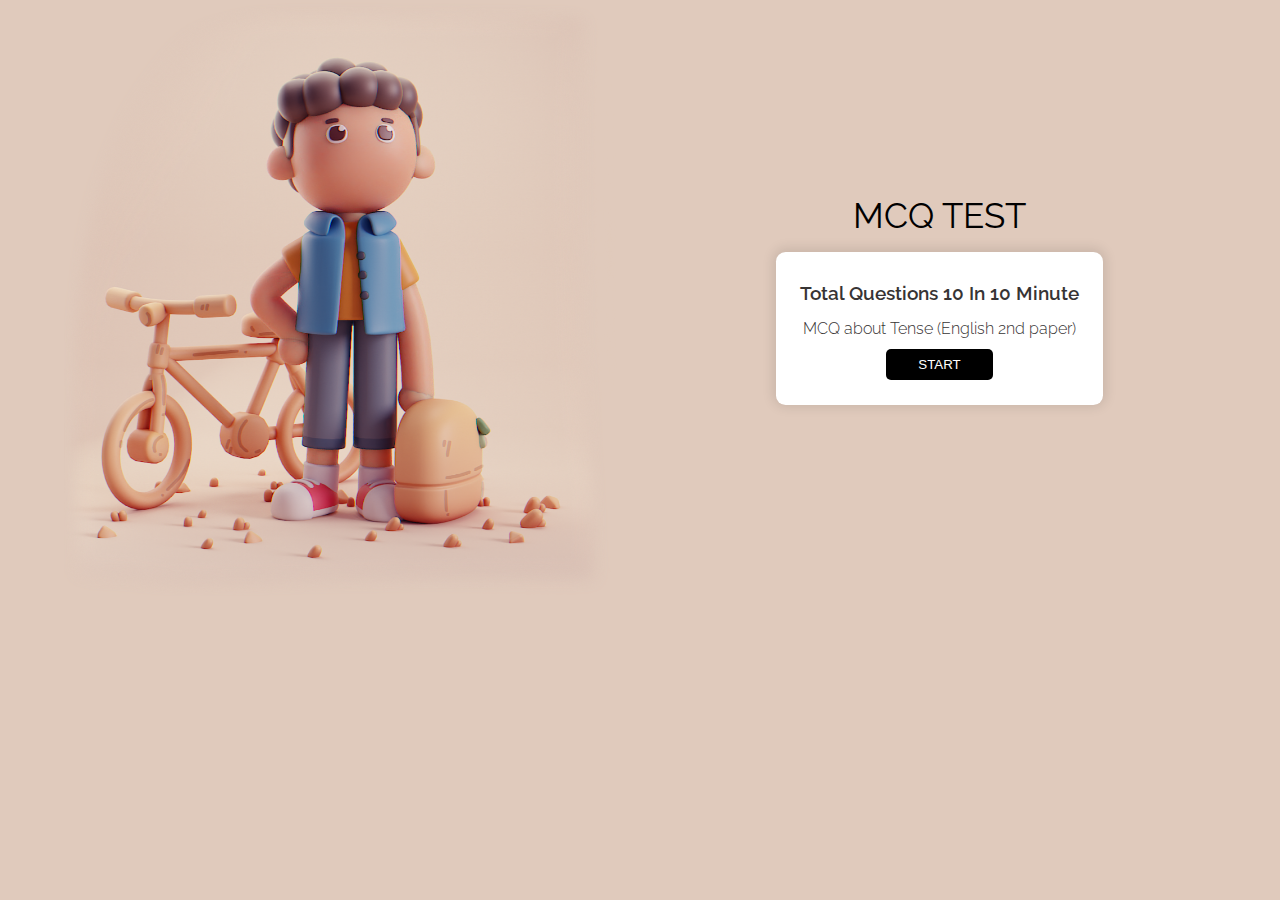
==== index.html @ 0d735870 "home page done" ====
<!DOCTYPE html>
<html lang="en">
<head>
  <meta charset="UTF-8">
  <meta http-equiv="X-UA-Compatible" content="IE=edge">
  <meta name="viewport" content="width=device-width, initial-scale=1.0">
  <!-- CSS FILE -->
  <link rel="stylesheet" href="./assets/css/styles.css">
  <link rel="stylesheet" href="./assets/css/home.css">
  <!-- FONT FAMILY -->
  <link rel="preconnect" href="https://fonts.googleapis.com">
  <link rel="preconnect" href="https://fonts.gstatic.com" crossorigin>
  <link href="https://fonts.googleapis.com/css2?family=Raleway:ital,wght@0,300;0,400;0,500;0,600;0,700;0,800;1,300;1,400;1,500;1,600;1,700;1,800&display=swap" rel="stylesheet">
  <title>HOME</title>
</head>
<body>
  <div class="home">
    <div class="container">
      <div class="row align-center">
        <div class="col-md--6">
          <img src="./assets/images/showcase.png" alt="">
        </div>
        <div class="col-md--6 center">
          <h2 class="title text-center">MCQ TEST</h2>
          <div class="card text-center">
            <h4 class="card-title text-secondary">Total Questions 10 In 10 Minute</h4>
            <p class="card-body text-secondary">MCQ about Tense (English 2nd paper)</p>
            <button class="btn">START</button>
          </div>
        </div>
      </div>
    </div>
  </div>
</body>
</html>
---- assets/css/styles.css ----
* {
	margin: 0;
	padding: 0;
	box-sizing: border-box;
}

body {
	font-family: "Raleway", sans-serif;
}

img {
	width: 100%;
}

.container {
	width: 90%;
	margin: 0 auto;
}

.row {
	display: flex;
	justify-content: space-between;
}

.col-md--6 {
	flex-basis: 48%;
}

.align-center {
	align-items: center;
	display: flex;
}

.text-secondary {
	color: #373434;
}

.text-center {
	text-align: center;
}

.center {
	text-align: -webkit-center;
}

/* BUTTON */
.btn {
	background: #000000;
	color: #ffffff;
	padding: 0.5rem 2rem;
	border-radius: 5px;
	border: 0;
	cursor: pointer;
}

.btn:hover {
	background: #1e1e1e;
}

/* RESPONSIVE DEVICE */
@media screen and (max-width: 980px) {
	.row {
		display: block;
	}

	.col-md--6 {
		width: 100%;
	}
}
---- assets/css/home.css ----
.home {
	background-color: #e0cabc;
	height: 100vh;
}

.title {
	font-size: 2.2rem;
	font-weight: 400;
	margin-bottom: 1rem;
}

.card {
	width: fit-content;
	background-color: #ffffff;
	border-radius: 0.6rem;
	padding: 1.5rem;
	line-height: 2.2rem;
	box-shadow: 0px -1px 12px 3px rgb(0 0 0 / 10%);
}

.card-title {
	font-size: 1.2rem;
	font-weight: 600;
}

.card-body {
	font-size: 1rem;
	font-weight: 300;
}
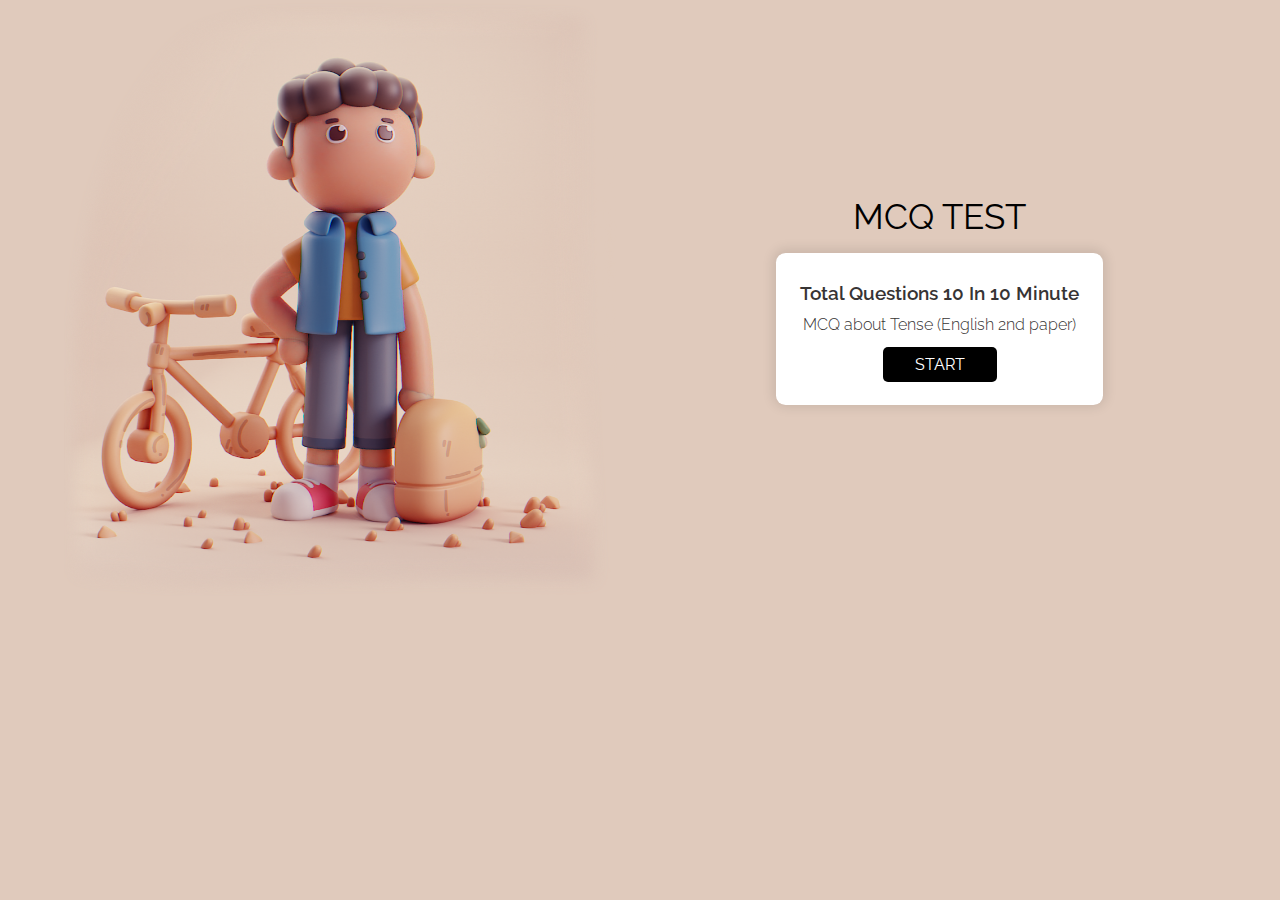
==== commit effcb54e: "home page desing improve" ====
--- a/index.html
+++ b/index.html
@@ -25,7 +25,7 @@
           <div class="card text-center">
             <h4 class="card-title text-secondary">Total Questions 10 In 10 Minute</h4>
             <p class="card-body text-secondary">MCQ about Tense (English 2nd paper)</p>
-            <button class="btn">START</button>
+            <a href="./pages/mcq.html" class="btn">START</a>
           </div>
         </div>
       </div>
--- a/assets/css/styles.css
+++ b/assets/css/styles.css
@@ -50,7 +50,7 @@
 	padding: 0.5rem 2rem;
 	border-radius: 5px;
 	border: 0;
-	cursor: pointer;
+	text-decoration: none;
 }
 
 .btn:hover {
--- a/assets/css/home.css
+++ b/assets/css/home.css
@@ -14,7 +14,7 @@
 	background-color: #ffffff;
 	border-radius: 0.6rem;
 	padding: 1.5rem;
-	line-height: 2.2rem;
+	line-height: 2rem;
 	box-shadow: 0px -1px 12px 3px rgb(0 0 0 / 10%);
 }
 
@@ -26,4 +26,5 @@
 .card-body {
 	font-size: 1rem;
 	font-weight: 300;
+	padding-bottom: 0.5rem;
 }
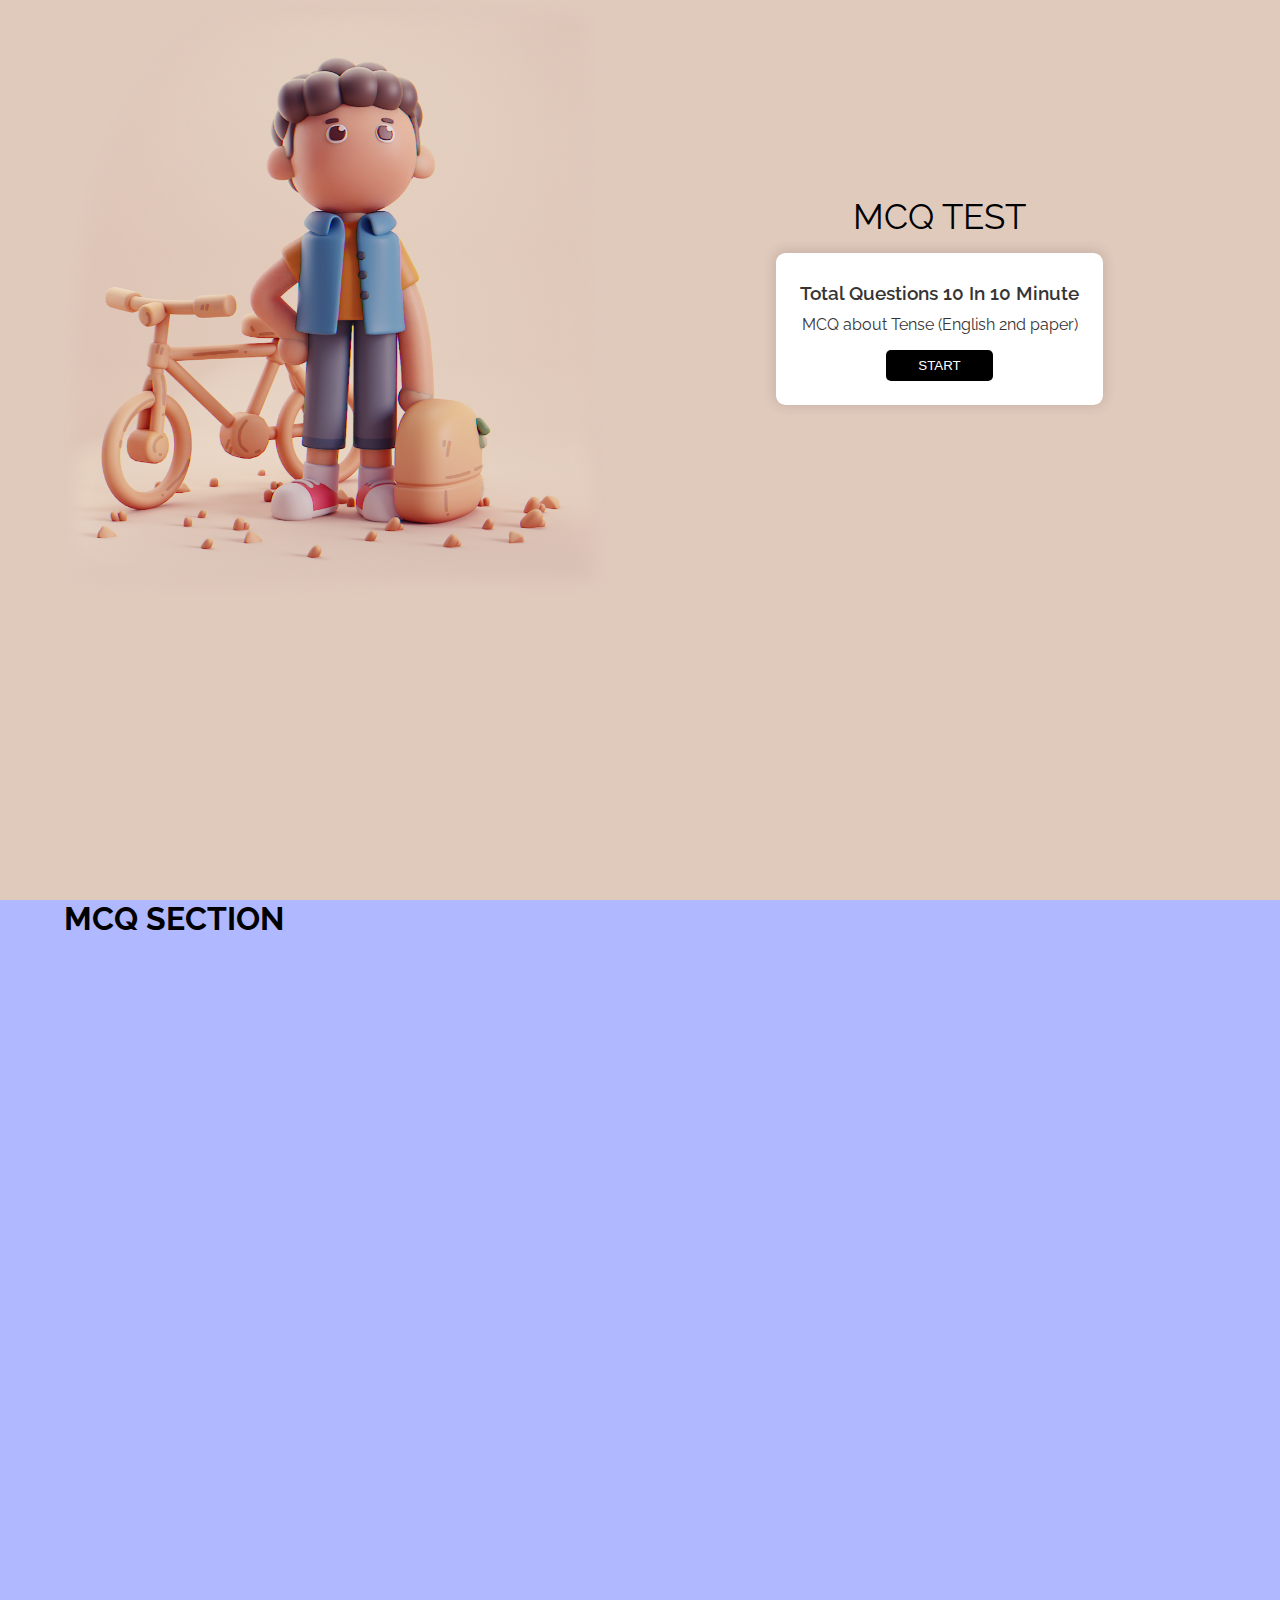
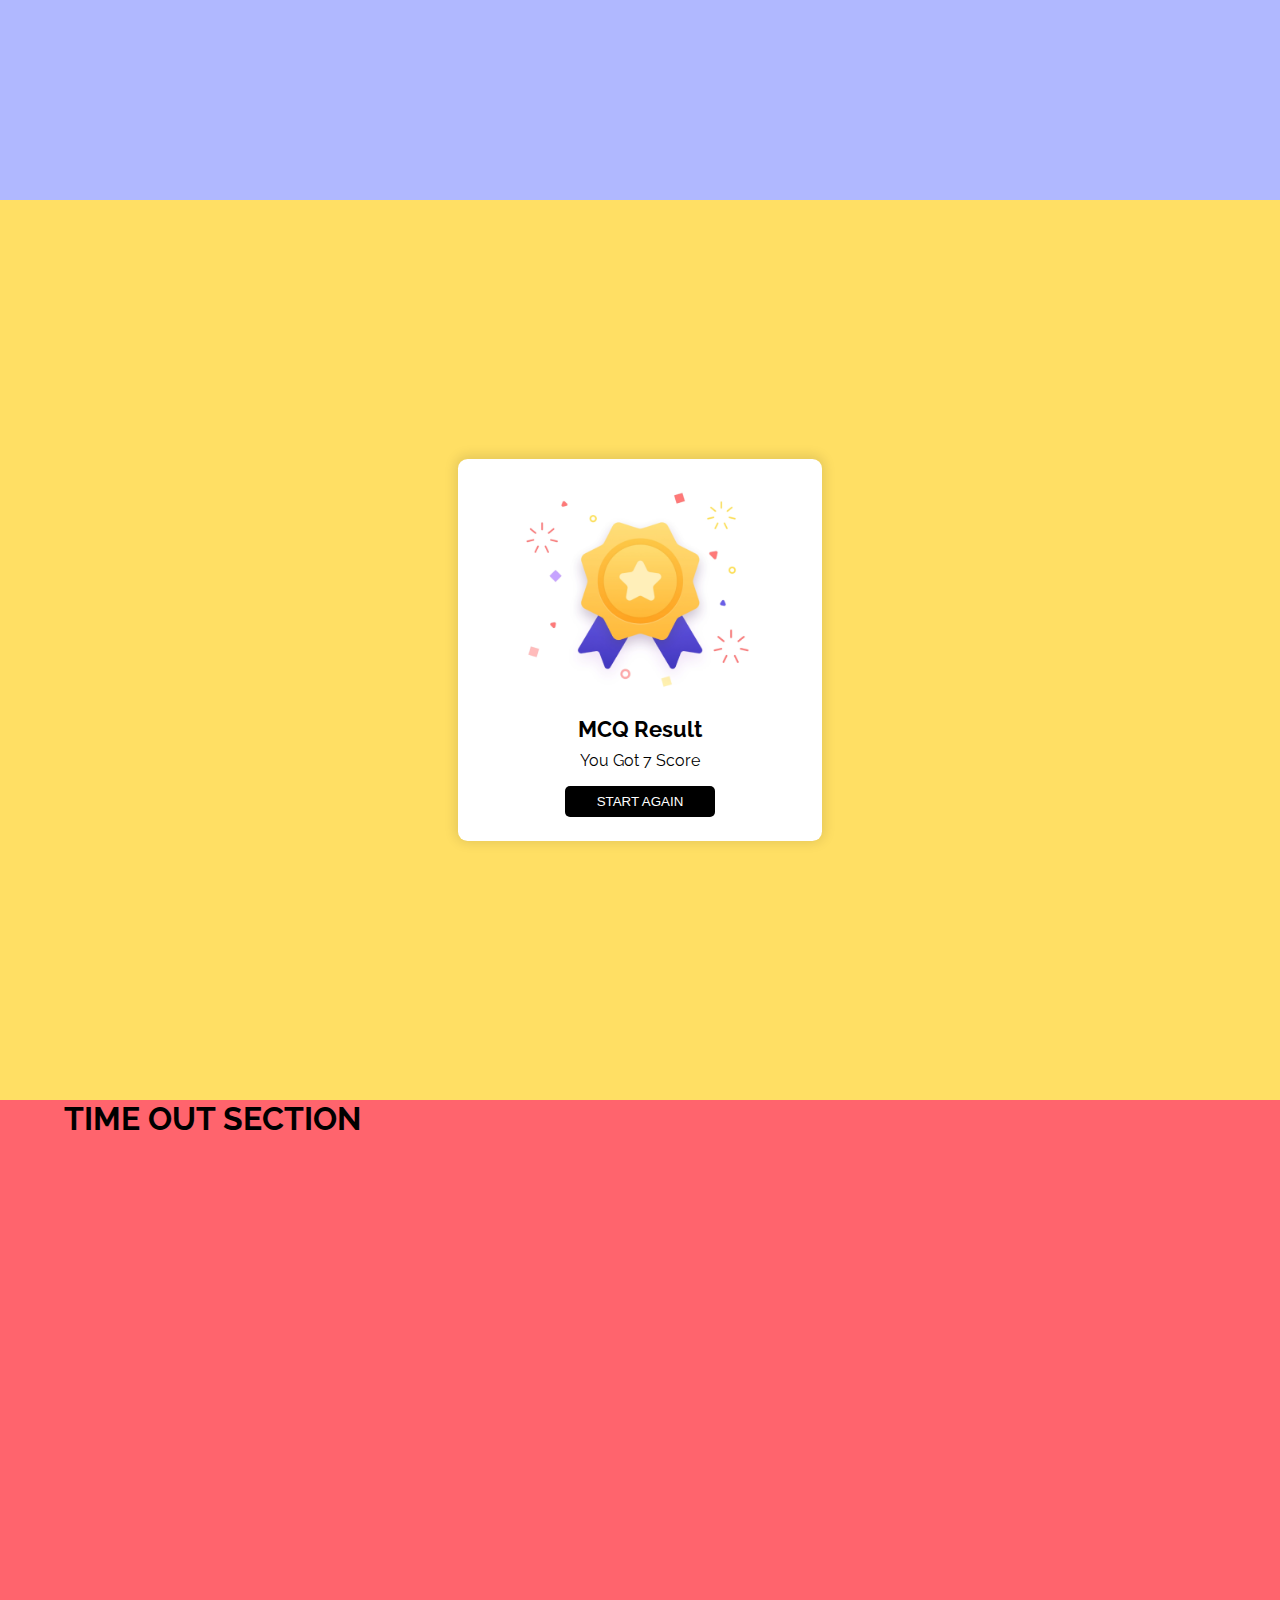
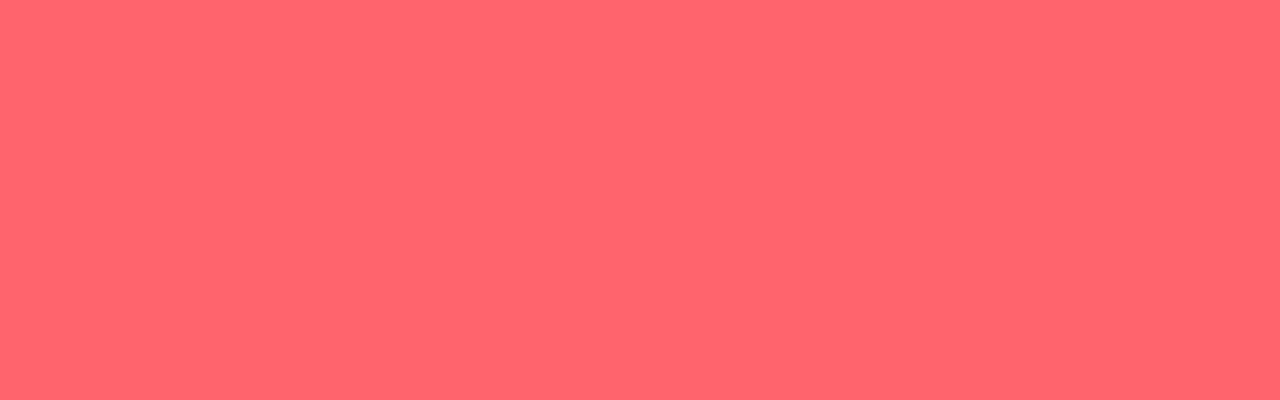
==== commit 97d20fa0: "result section done" ====
--- a/index.html
+++ b/index.html
@@ -6,7 +6,7 @@
   <meta name="viewport" content="width=device-width, initial-scale=1.0">
   <!-- CSS FILE -->
   <link rel="stylesheet" href="./assets/css/styles.css">
-  <link rel="stylesheet" href="./assets/css/home.css">
+  <link rel="stylesheet" href="./assets/css/responsive.css">
   <!-- FONT FAMILY -->
   <link rel="preconnect" href="https://fonts.googleapis.com">
   <link rel="preconnect" href="https://fonts.gstatic.com" crossorigin>
@@ -14,22 +14,55 @@
   <title>HOME</title>
 </head>
 <body>
-  <div class="home">
+
+  <!-- HOME SECTION START -->
+  <section class="home">
     <div class="container">
       <div class="row align-center">
         <div class="col-md--6">
           <img src="./assets/images/showcase.png" alt="">
         </div>
-        <div class="col-md--6 center">
+        <div class="col-md--6">
           <h2 class="title text-center">MCQ TEST</h2>
           <div class="card text-center">
             <h4 class="card-title text-secondary">Total Questions 10 In 10 Minute</h4>
             <p class="card-body text-secondary">MCQ about Tense (English 2nd paper)</p>
-            <a href="./pages/mcq.html" class="btn">START</a>
+            <button class="btn">START</button>
           </div>
         </div>
       </div>
     </div>
-  </div>
+  </section>
+  <!-- HOME SECTION END -->
+
+  <!-- MCQ SECTION START -->
+  <section class="mcq">
+    <div class="container">
+      <h1>MCQ SECTION</h1>
+    </div>
+  </section>
+  <!-- MCQ SECTION END -->
+
+  <!-- RESULT SECTION START -->
+  <section class="result">
+    <div class="container">
+      <div class="card text-center">
+        <img class="card-img" src="./assets/images/congrats.png" alt="">
+        <h4 class="card-title-lg">MCQ Result</h4>
+        <p class="card-body">You Got 7 Score</p>
+        <button class="btn">START AGAIN</button>
+      </div>
+    </div>
+  </section>
+  <!-- RESULT SECTION END -->
+
+  <!-- RESULT SECTION START -->
+  <section class="time-out">
+    <div class="container">
+      <h1>TIME OUT SECTION</h1>
+    </div>
+  </section>
+  <!-- RESULT SECTION END -->
+
 </body>
 </html>--- a/assets/css/styles.css
+++ b/assets/css/styles.css
@@ -39,8 +39,36 @@
 	text-align: center;
 }
 
-.center {
-	text-align: -webkit-center;
+/* CARD CSS */
+
+.card {
+	width: fit-content;
+	background-color: #ffffff;
+	border-radius: 0.6rem;
+	padding: 1.5rem;
+	line-height: 2rem;
+	box-shadow: 0px -1px 12px 3px rgb(0 0 0 / 10%);
+	margin: 0 auto;
+}
+
+.card-img {
+	width: 80%;
+}
+
+.card-title {
+	font-size: 1.2rem;
+	font-weight: 600;
+}
+
+.card-title-lg {
+	font-size: 1.4rem;
+	font-weight: 700;
+}
+
+.card-body {
+	font-size: 1rem;
+	font-weight: 400;
+	padding-bottom: 0.5rem;
 }
 
 /* BUTTON */
@@ -57,13 +85,39 @@
 	background: #1e1e1e;
 }
 
-/* RESPONSIVE DEVICE */
-@media screen and (max-width: 980px) {
-	.row {
-		display: block;
-	}
+/* HOME SECTION CSS START */
+.home {
+	background-color: #e0cabc;
+	height: 100vh;
+}
 
-	.col-md--6 {
-		width: 100%;
-	}
+.title {
+	font-size: 2.2rem;
+	font-weight: 400;
+	margin-bottom: 1rem;
 }
+/* HOME SECTION CSS END */
+
+/* MCQ SECTION CSS START */
+.mcq {
+	background-color: #b0b8ff;
+	height: 100vh;
+}
+/* MCQ SECTION CSS END */
+
+/* RESULT SECTION CSS START */
+.result {
+	background-color: #ffdf64;
+	height: 100vh;
+	display: flex;
+	align-items: center;
+	margin: 0 auto;
+}
+/* RESULT SECTION CSS END */
+
+/* TIME OUT SECTION CSS START */
+.time-out {
+	background-color: #ff646d;
+	height: 100vh;
+}
+/* TIME OUT SECTION CSS END */
--- a/assets/css/responsive.css
+++ b/assets/css/responsive.css
@@ -0,0 +1,10 @@
+/* RESPONSIVE DEVICE */
+@media screen and (max-width: 980px) {
+	.row {
+		display: block;
+	}
+
+	.col-md--6 {
+		width: 100%;
+	}
+}
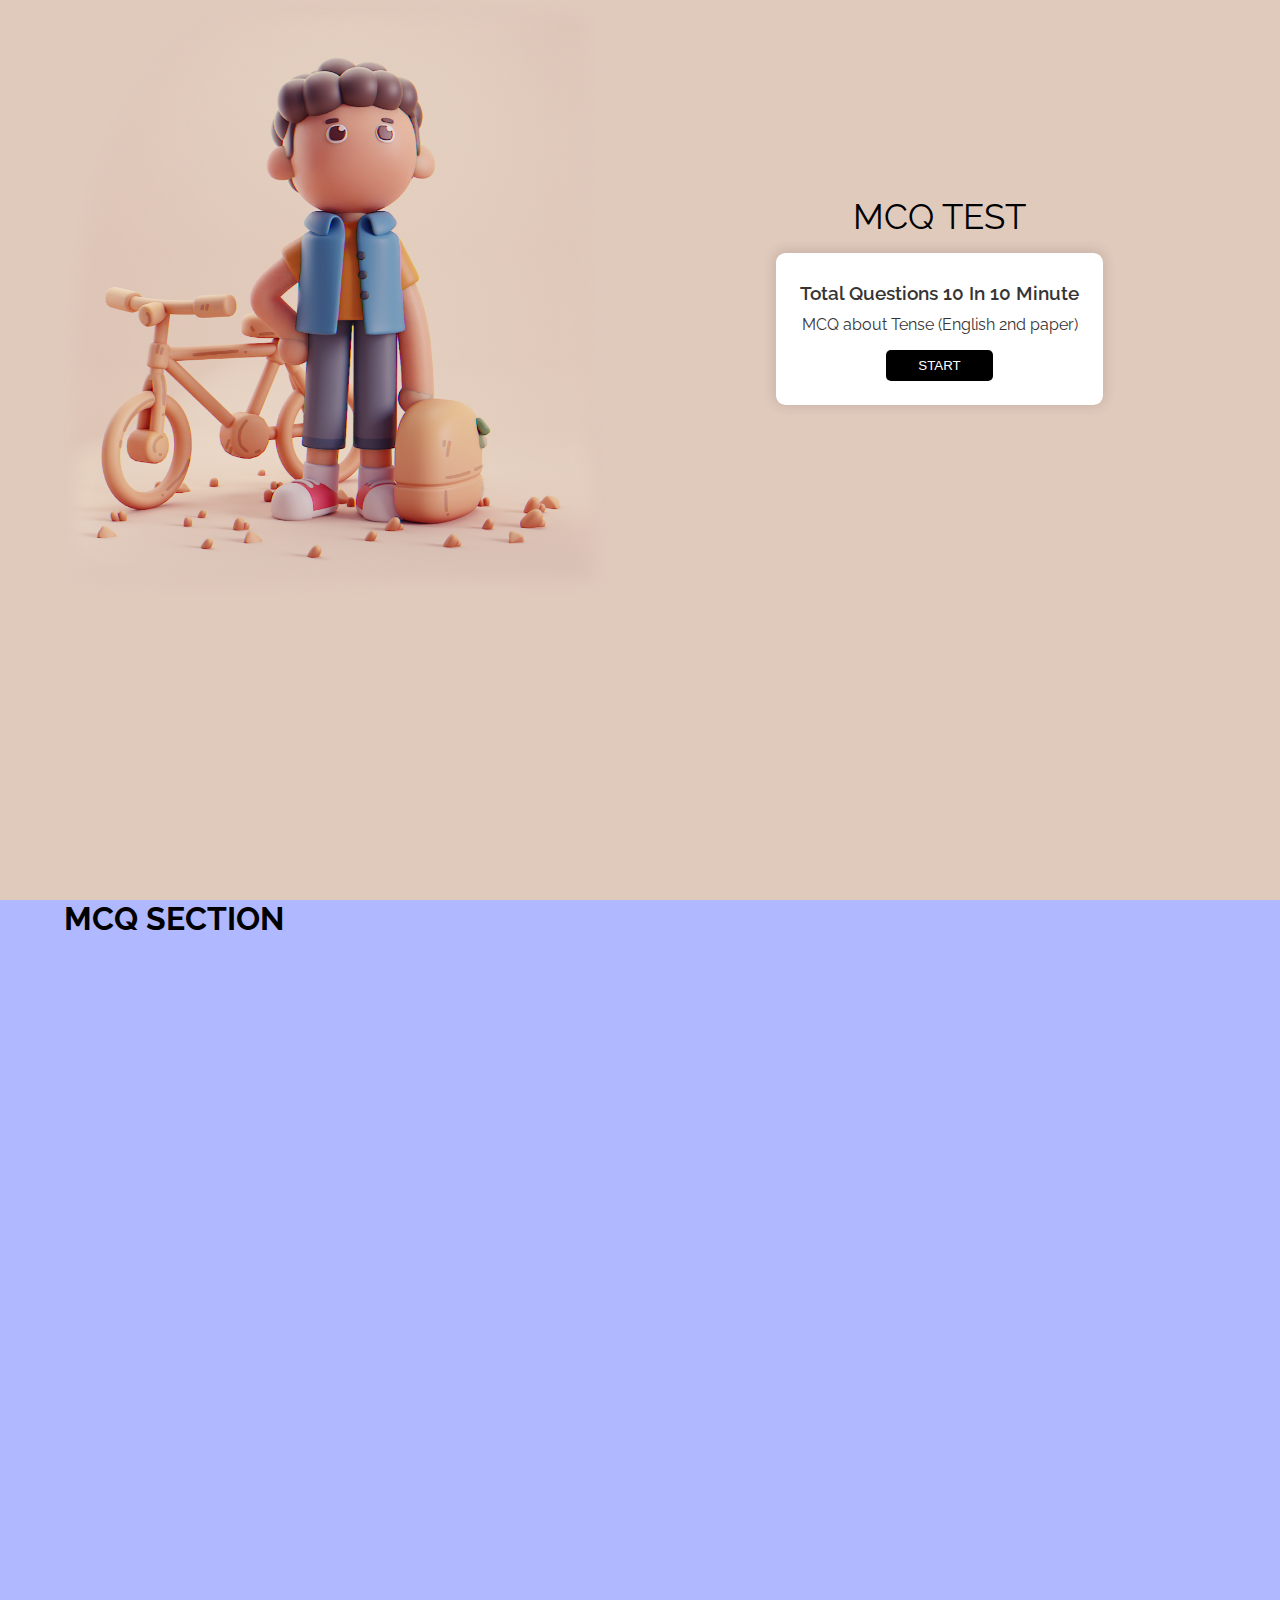
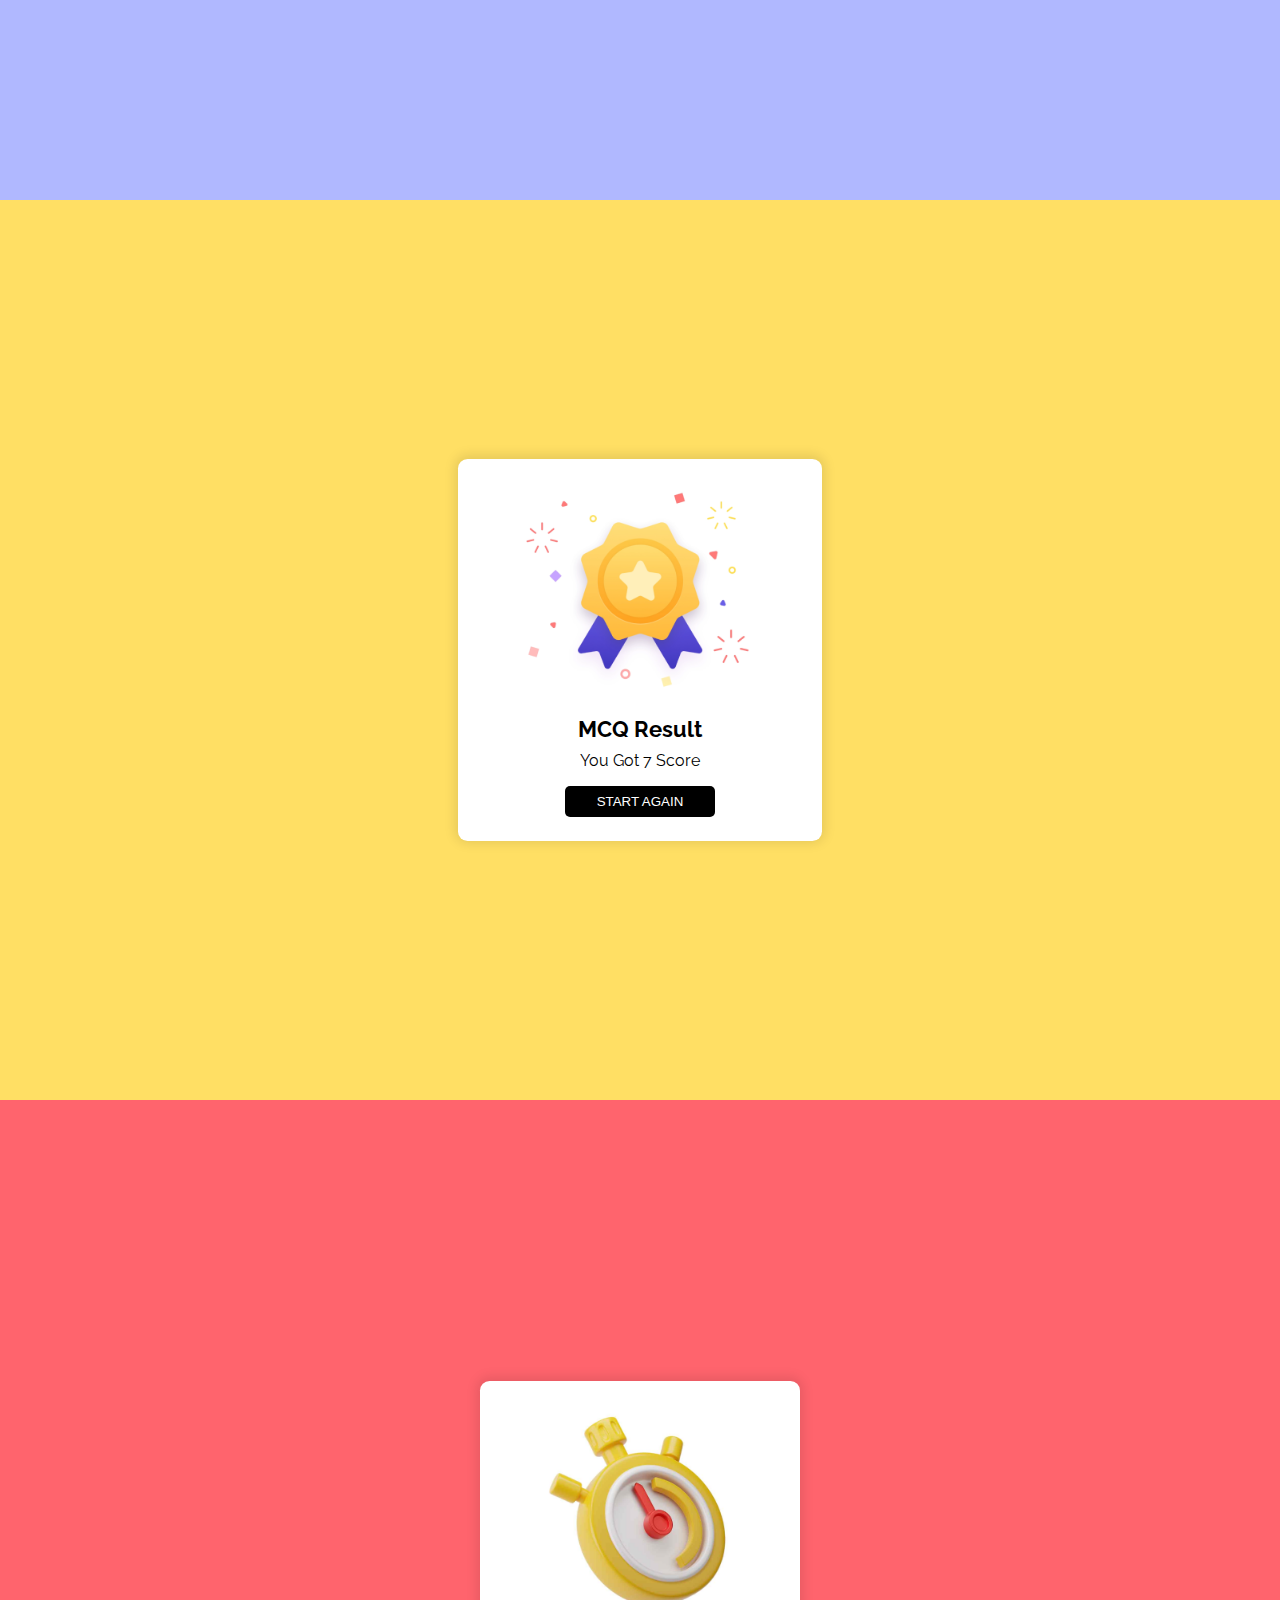
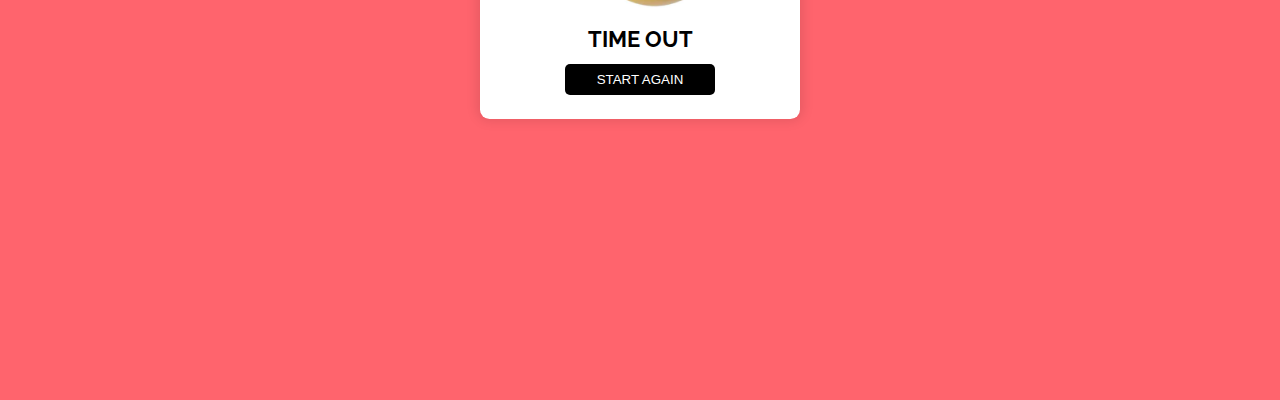
==== commit 96f034b6: "time out section complete" ====
--- a/index.html
+++ b/index.html
@@ -59,7 +59,12 @@
   <!-- RESULT SECTION START -->
   <section class="time-out">
     <div class="container">
-      <h1>TIME OUT SECTION</h1>
+      <div class="card text-center">
+        <img class="card-img" src="./assets/images/stopwatch.png" alt="">
+        <h4 class="card-title-lg">TIME OUT</h4>
+        <p class="card-body"></p>
+        <button class="btn">START AGAIN</button>
+      </div>
     </div>
   </section>
   <!-- RESULT SECTION END -->
--- a/assets/css/styles.css
+++ b/assets/css/styles.css
@@ -119,5 +119,8 @@
 .time-out {
 	background-color: #ff646d;
 	height: 100vh;
+	display: flex;
+	align-items: center;
+	margin: 0 auto;
 }
 /* TIME OUT SECTION CSS END */
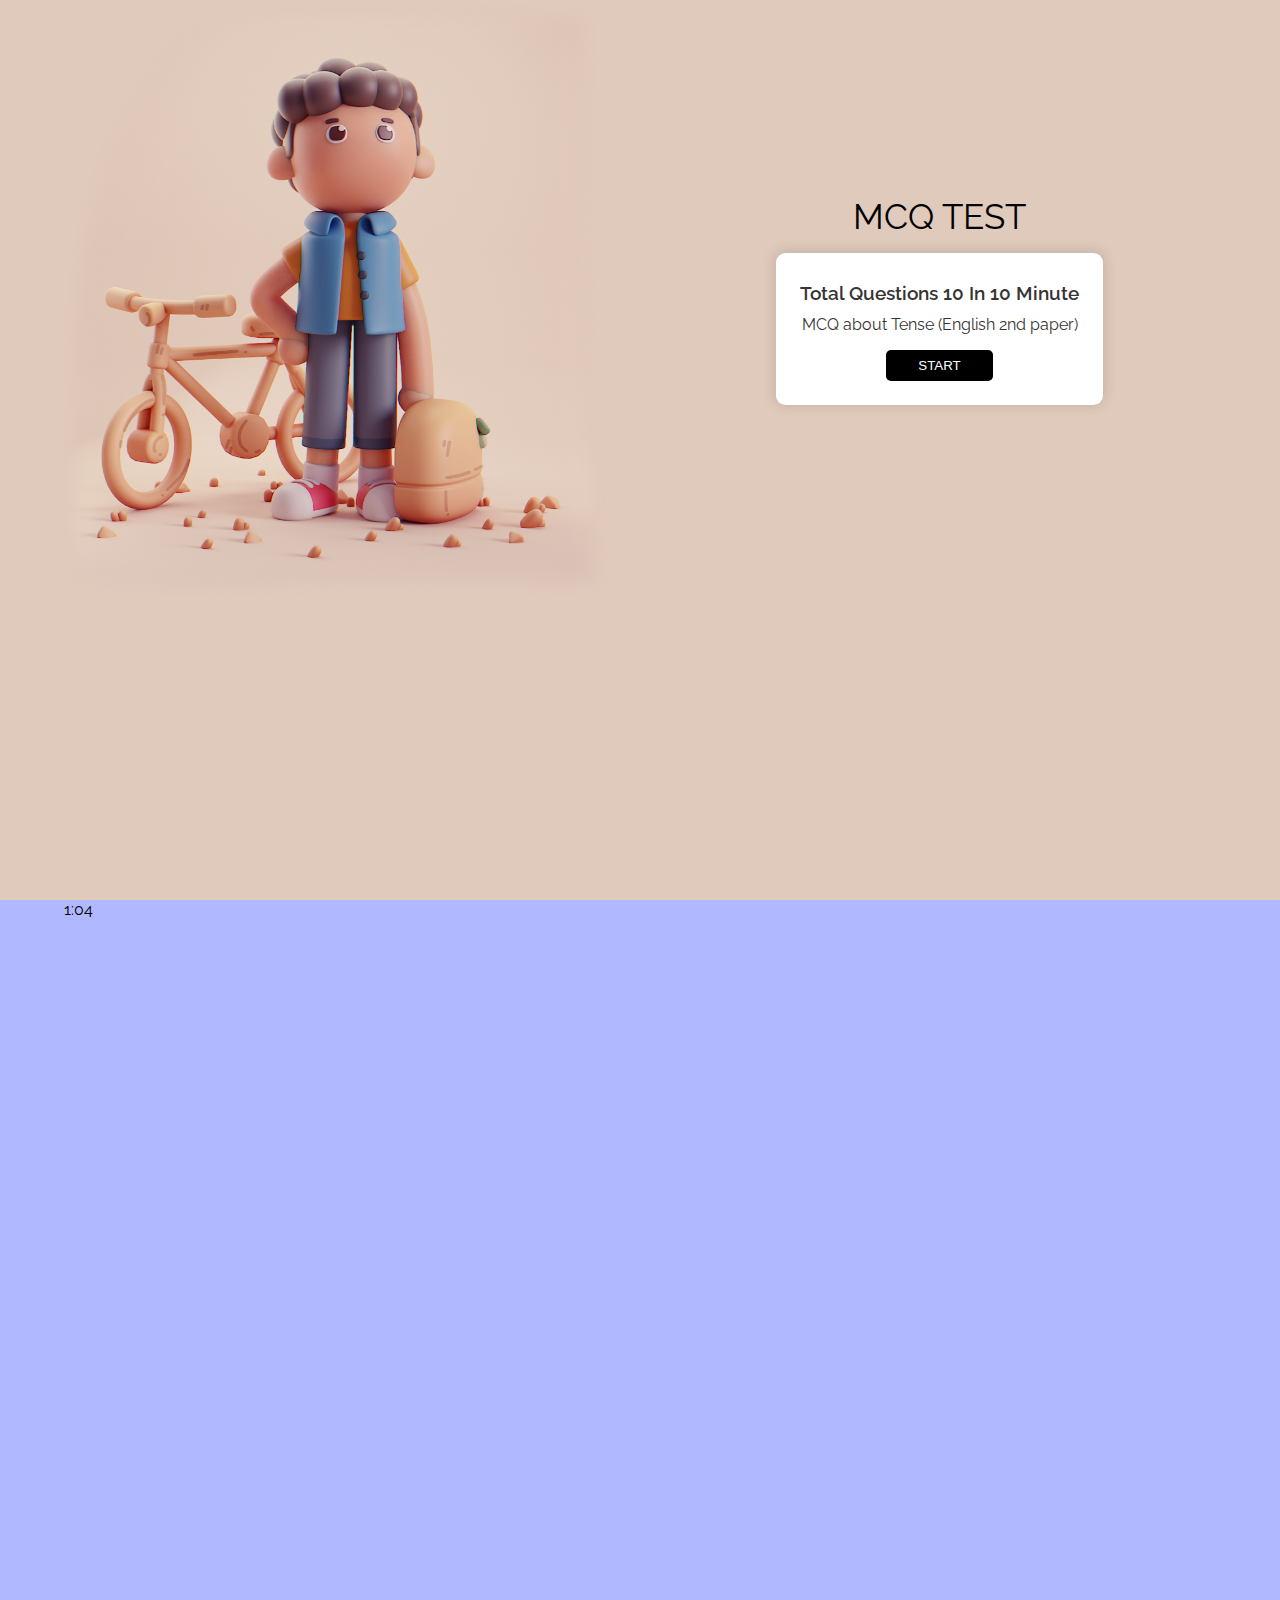
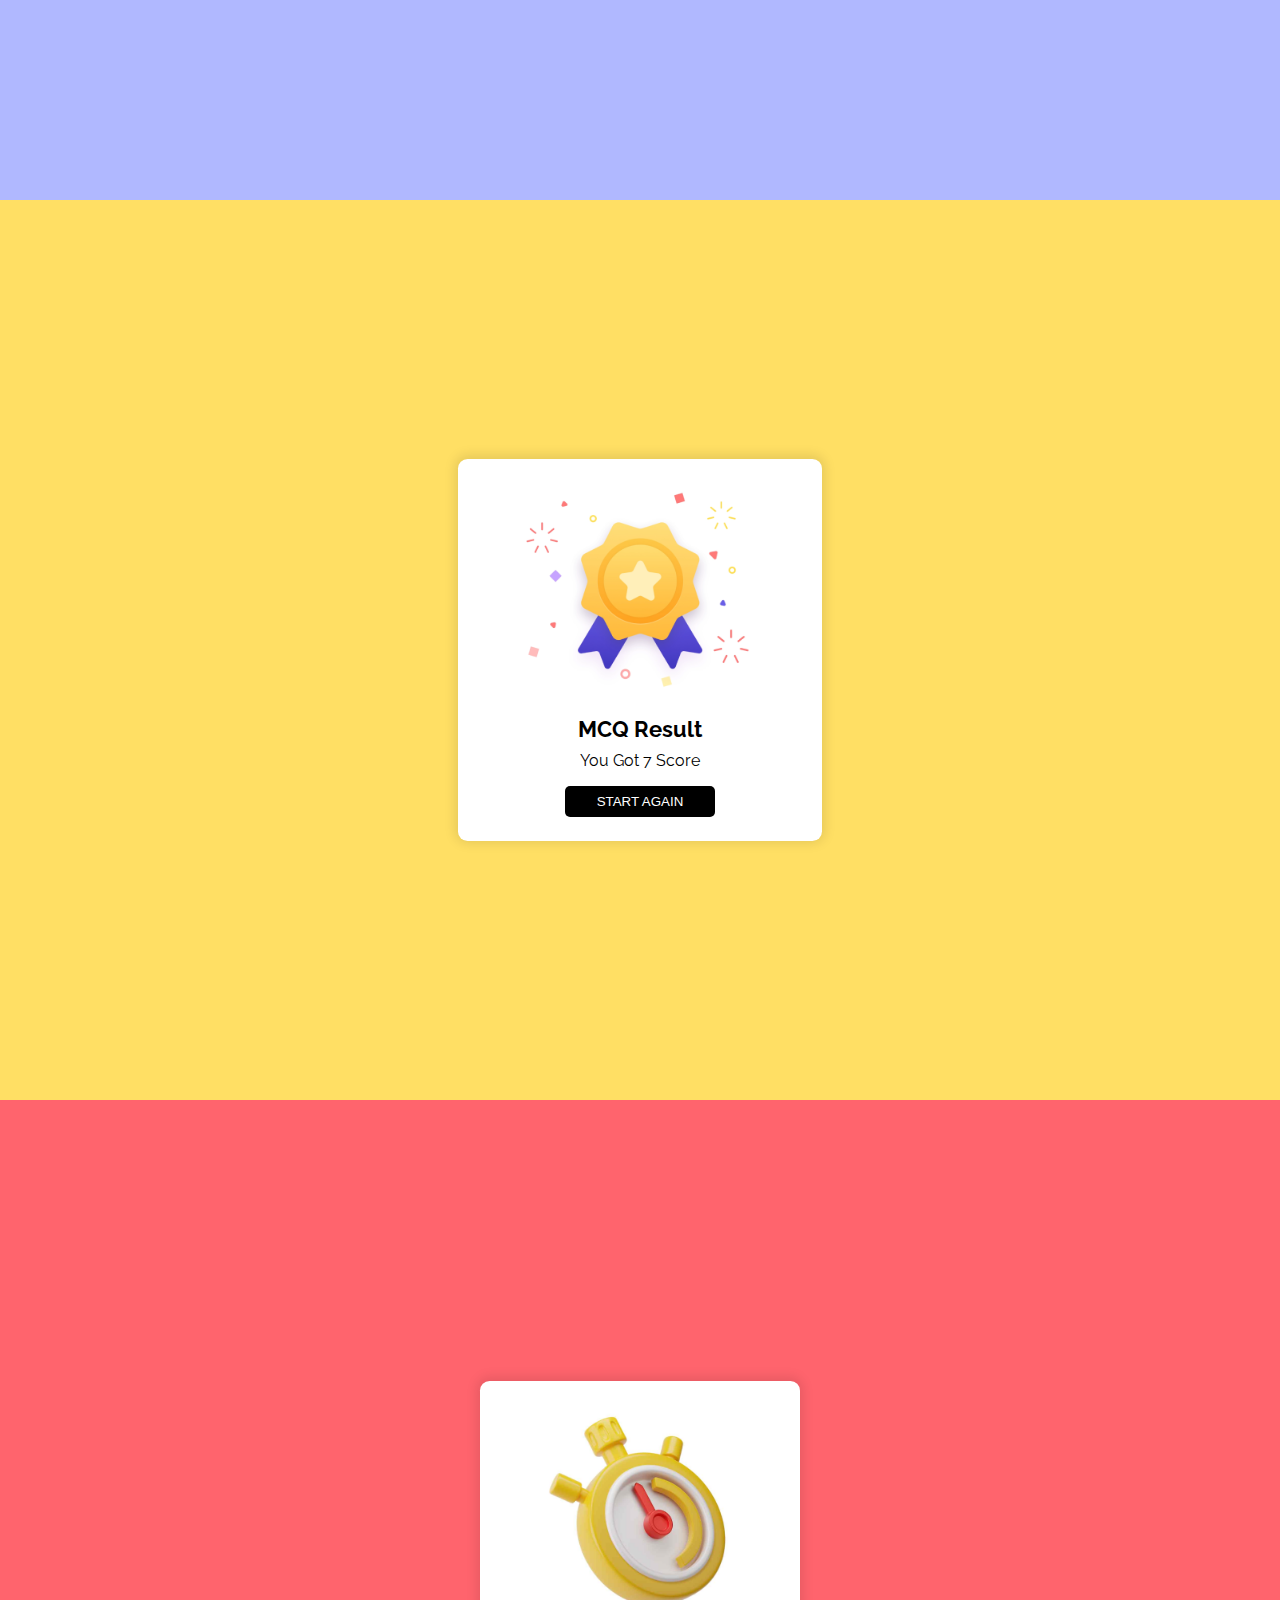
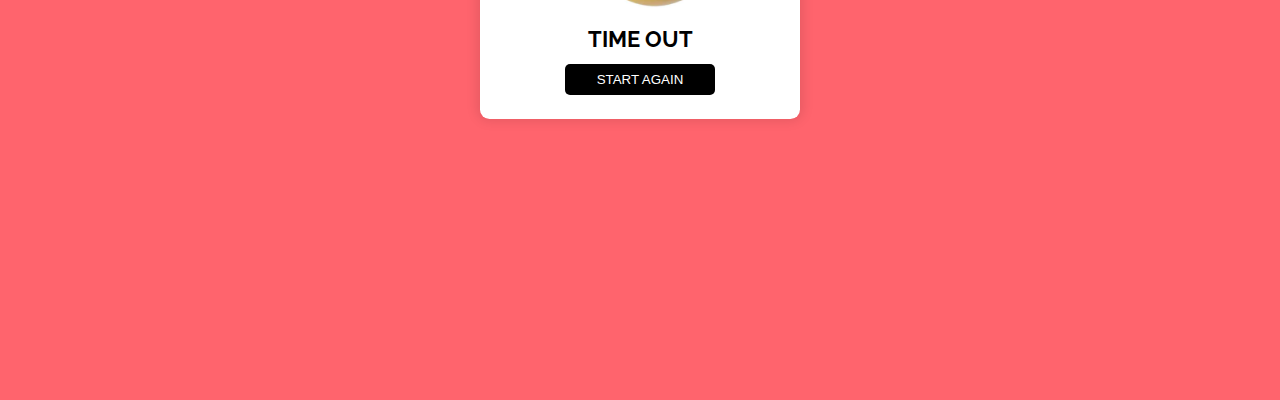
==== commit f1b7ee65: "timer functionality implement" ====
--- a/index.html
+++ b/index.html
@@ -38,7 +38,7 @@
   <!-- MCQ SECTION START -->
   <section class="mcq">
     <div class="container">
-      <h1>MCQ SECTION</h1>
+        <div id="timer"></div>
     </div>
   </section>
   <!-- MCQ SECTION END -->
@@ -69,5 +69,6 @@
   </section>
   <!-- RESULT SECTION END -->
 
+  <script src="./assets/js/script.js"></script>
 </body>
 </html>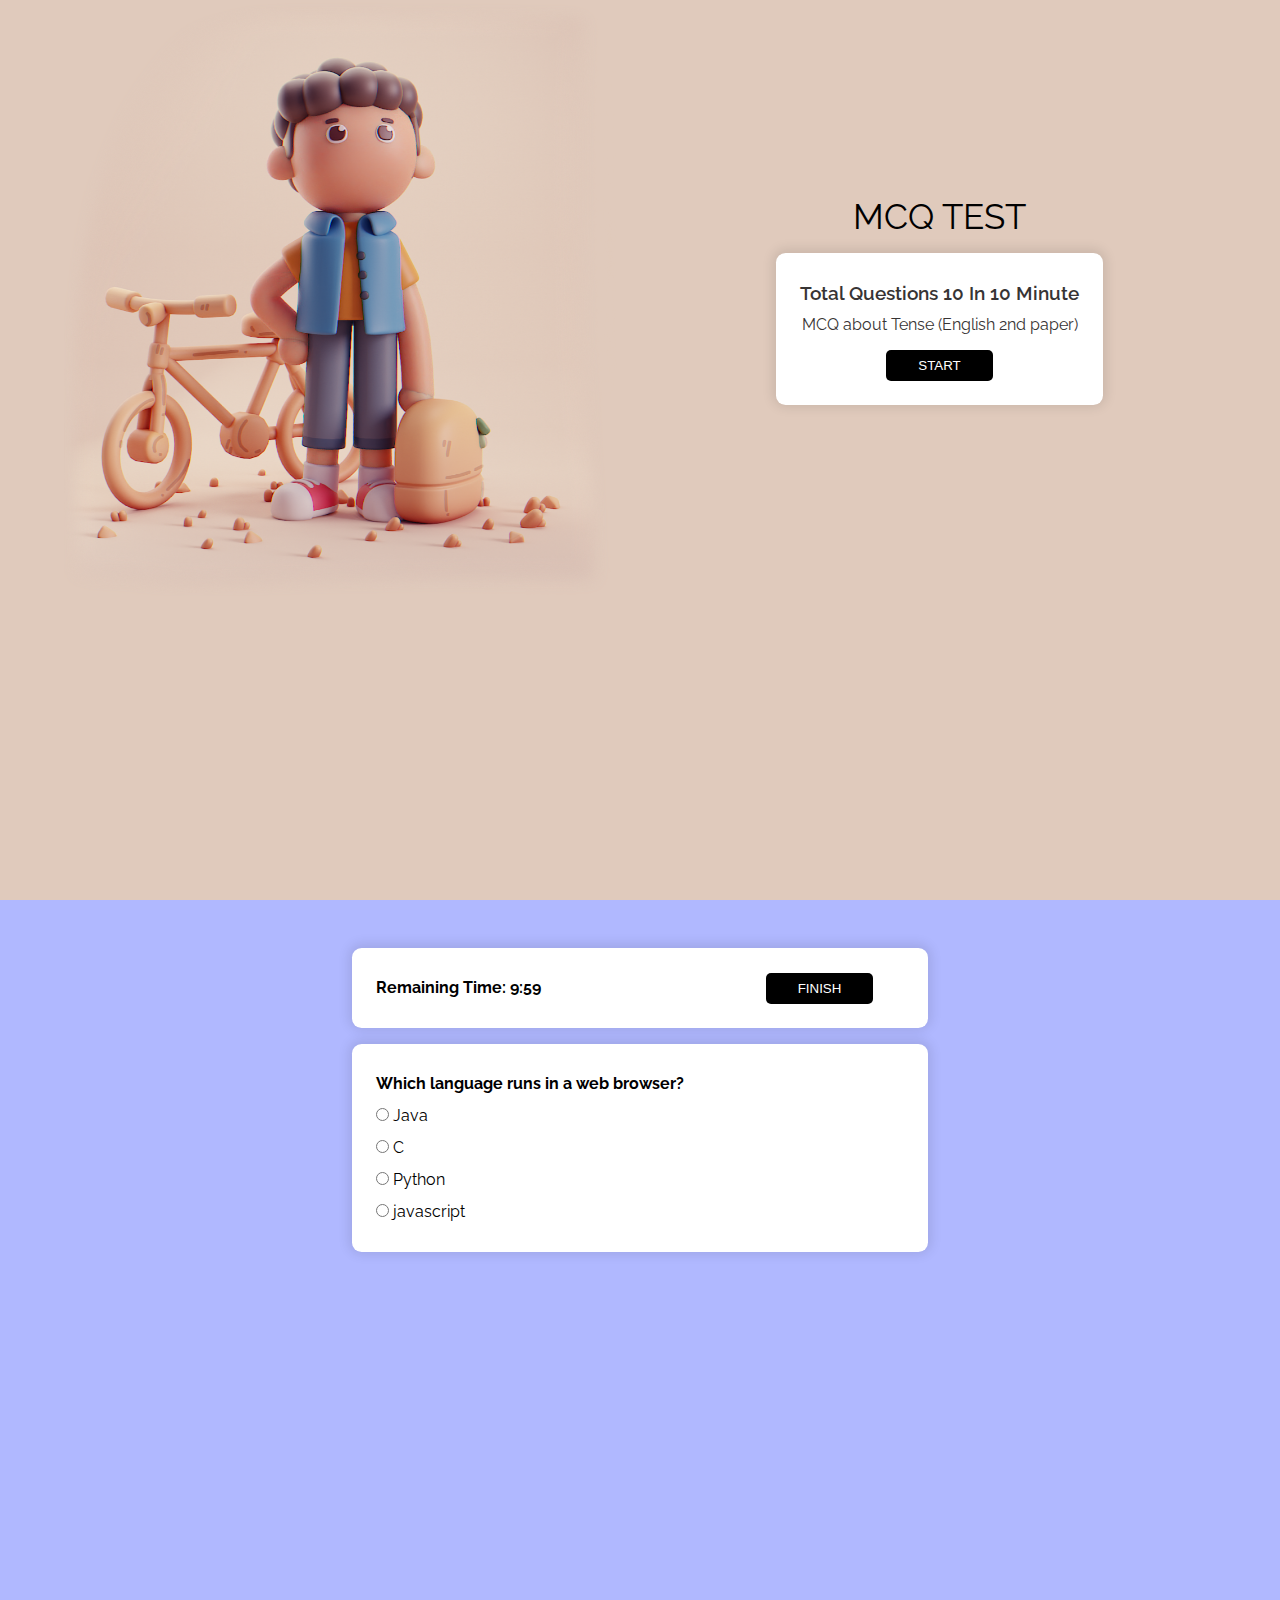
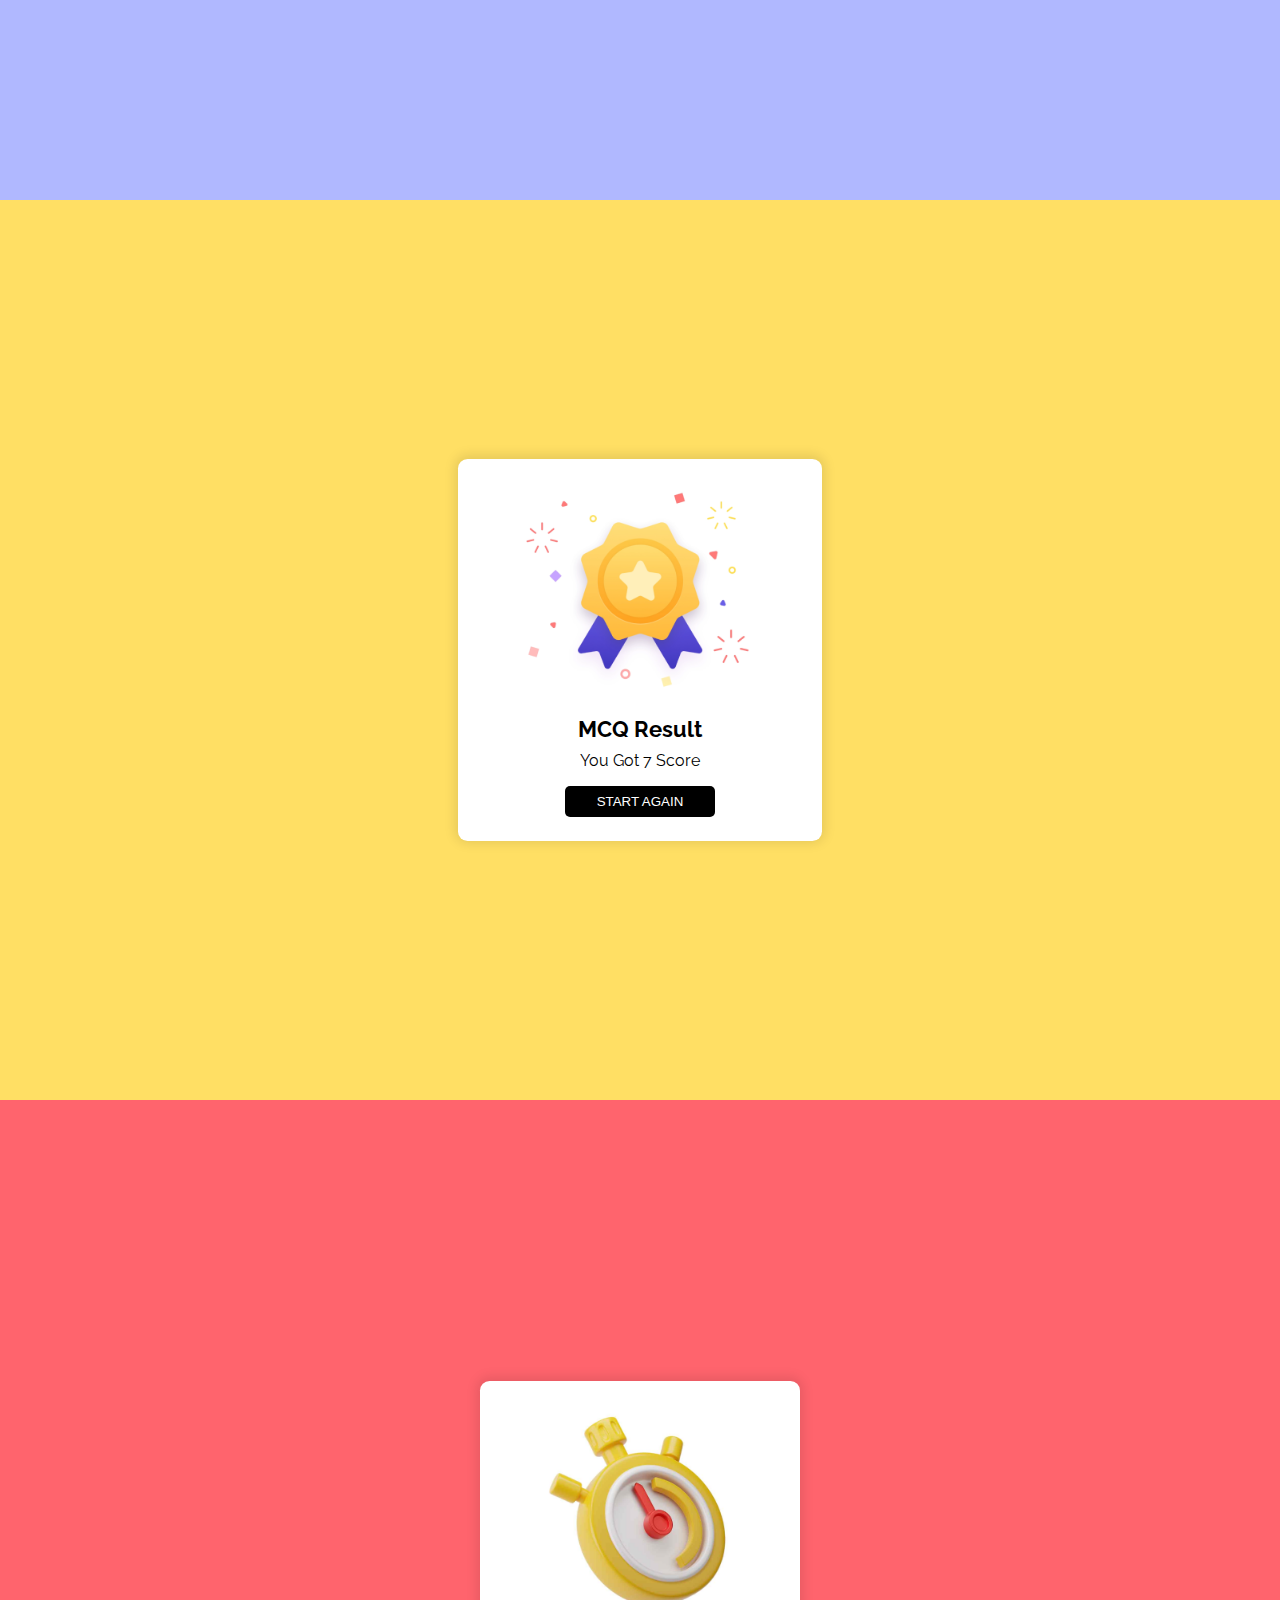
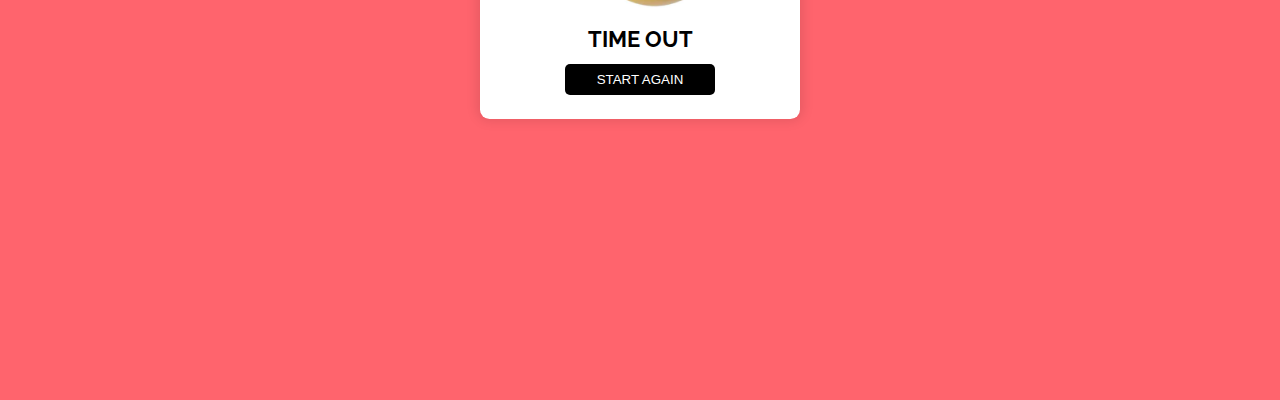
==== commit f6bbd0c5: "mcq section design done" ====
--- a/index.html
+++ b/index.html
@@ -38,7 +38,40 @@
   <!-- MCQ SECTION START -->
   <section class="mcq">
     <div class="container">
-        <div id="timer"></div>
+      <div class="mcq-card">
+        <div class="row">
+          <div class="col-md--8">
+            <h4>Remaining Time: <span id="timer"></span></h4>
+          </div>
+          <div class="col-md--4 text-center">
+            <button class="btn" id="submit">FINISH</button>
+          </div>
+        </div>
+      </div>
+
+
+      <!-- quiz -->
+      <div class="mcq-card" id="quiz">
+          <h4 id="question">Question Text</h4>
+          <ul>
+            <li>
+              <input type="radio" name="answer" id="a" class="answer">
+              <label for="a" id="a_text">Answer</label>
+            </li>
+            <li>
+              <input type="radio" name="answer" id="b" class="answer">
+              <label for="b" id="b_text">Answer</label>
+            </li>
+            <li>
+              <input type="radio" name="answer" id="c" class="answer">
+              <label for="c" id="c_text">Answer</label>
+            </li>
+            <li>
+              <input type="radio" name="answer" id="d" class="answer">
+              <label for="d" id="d_text">Answer</label>
+            </li>
+          </ul>
+        </div>
     </div>
   </section>
   <!-- MCQ SECTION END -->
--- a/assets/css/styles.css
+++ b/assets/css/styles.css
@@ -22,8 +22,16 @@
 	justify-content: space-between;
 }
 
+.col-md--4 {
+	flex-basis: 32%;
+}
+
 .col-md--6 {
 	flex-basis: 48%;
+}
+
+.col-md--8 {
+	flex-basis: 64%;
 }
 
 .align-center {
@@ -102,7 +110,31 @@
 .mcq {
 	background-color: #b0b8ff;
 	height: 100vh;
+	padding: 2rem 0rem;
 }
+
+.mcq-card {
+	background-color: #ffffff;
+	border-radius: 0.6rem;
+	padding: 1.5rem;
+	line-height: 2rem;
+	box-shadow: 0px -1px 12px 3px rgb(0 0 0 / 10%);
+	width: 50%;
+	margin: 0 auto;
+	margin-top: 1rem;
+}
+
+ul {
+	list-style-type: none;
+}
+
+ul li {
+	font-size: 1rem;
+}
+ul li label {
+	cursor: pointer;
+}
+
 /* MCQ SECTION CSS END */
 
 /* RESULT SECTION CSS START */
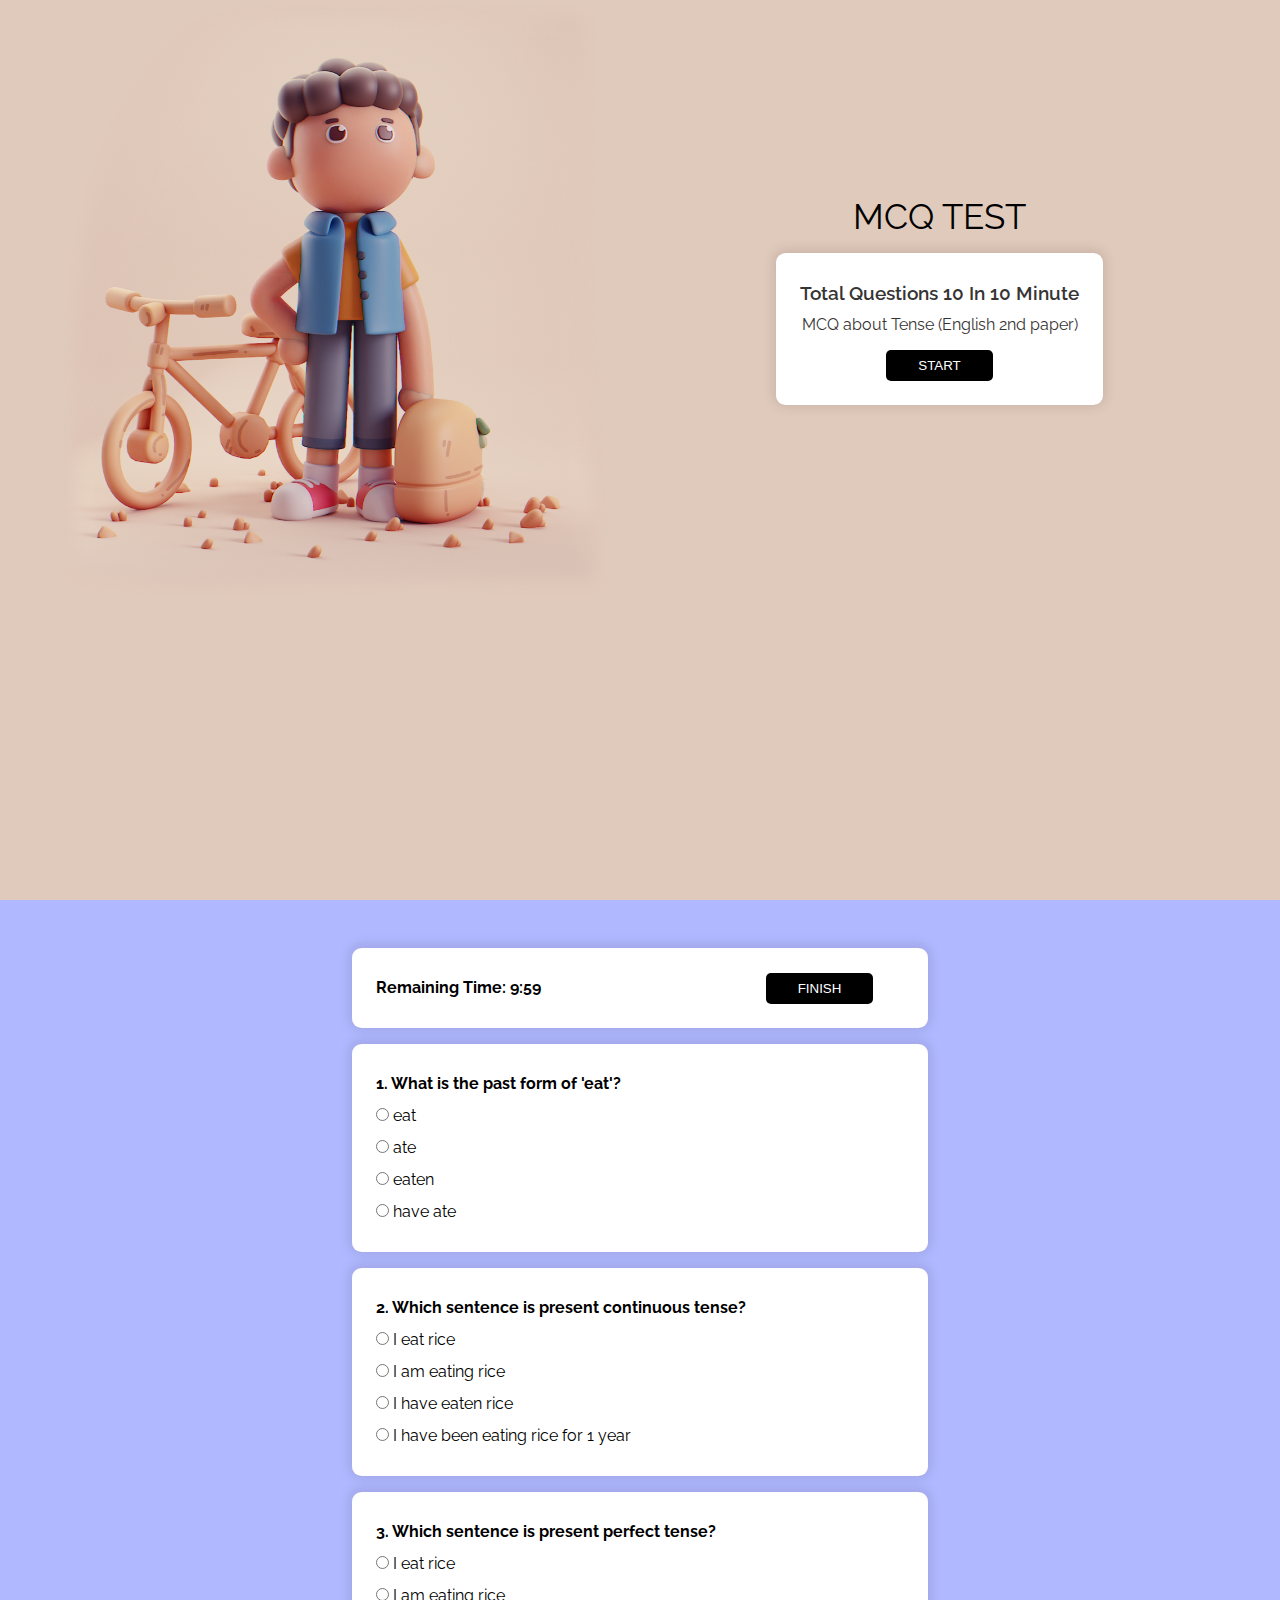
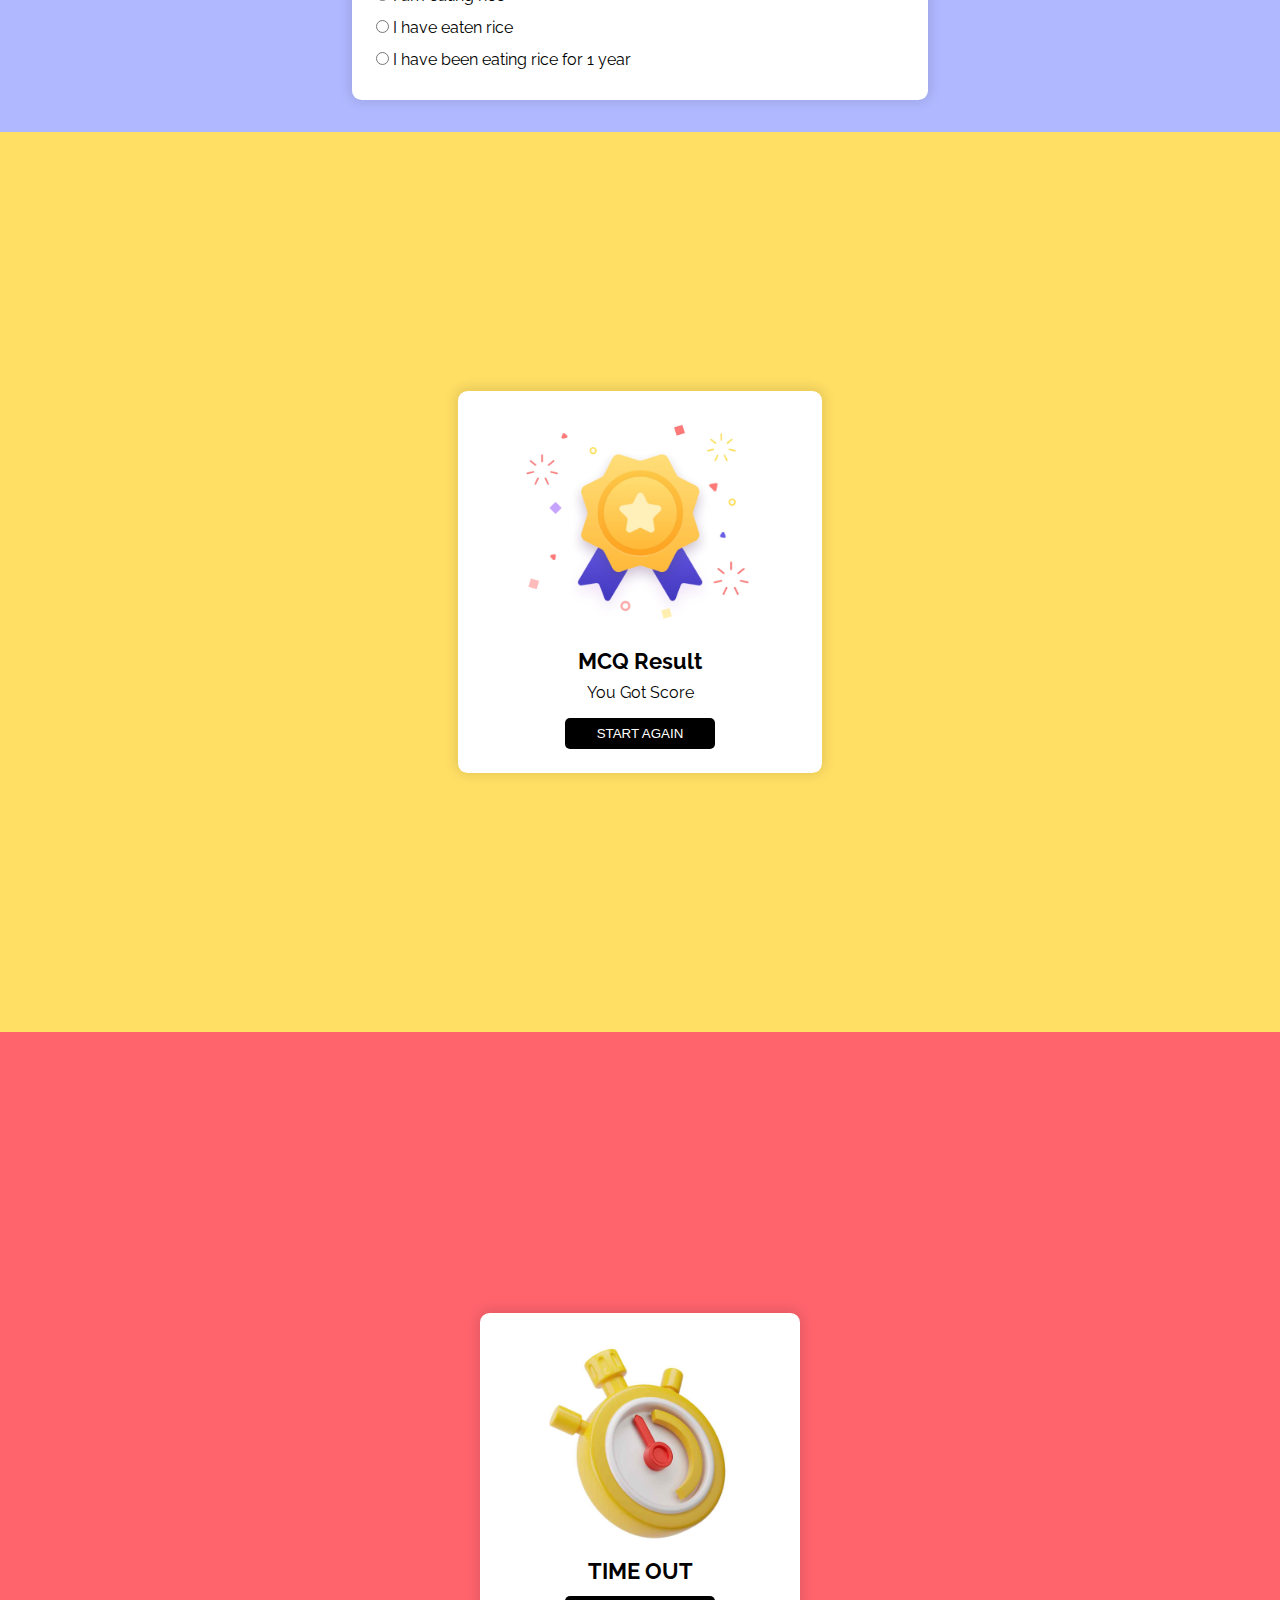
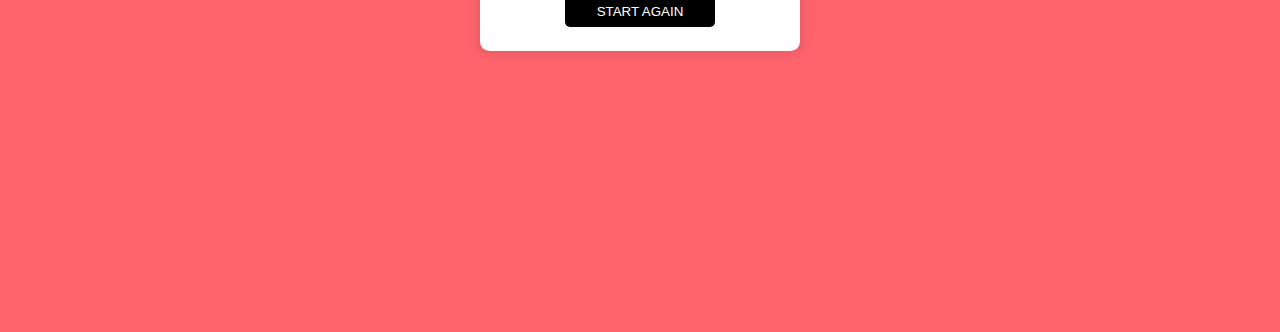
==== commit ba39860d: "quiz functionality implement" ====
--- a/index.html
+++ b/index.html
@@ -27,7 +27,7 @@
           <div class="card text-center">
             <h4 class="card-title text-secondary">Total Questions 10 In 10 Minute</h4>
             <p class="card-body text-secondary">MCQ about Tense (English 2nd paper)</p>
-            <button class="btn">START</button>
+            <button class="btn" id="start-btn">START</button>
           </div>
         </div>
       </div>
@@ -49,29 +49,9 @@
         </div>
       </div>
 
-
-      <!-- quiz -->
-      <div class="mcq-card" id="quiz">
-          <h4 id="question">Question Text</h4>
-          <ul>
-            <li>
-              <input type="radio" name="answer" id="a" class="answer">
-              <label for="a" id="a_text">Answer</label>
-            </li>
-            <li>
-              <input type="radio" name="answer" id="b" class="answer">
-              <label for="b" id="b_text">Answer</label>
-            </li>
-            <li>
-              <input type="radio" name="answer" id="c" class="answer">
-              <label for="c" id="c_text">Answer</label>
-            </li>
-            <li>
-              <input type="radio" name="answer" id="d" class="answer">
-              <label for="d" id="d_text">Answer</label>
-            </li>
-          </ul>
-        </div>
+      <!-- quiz container-->
+      <div class="" id="quiz">
+      </div>
     </div>
   </section>
   <!-- MCQ SECTION END -->
@@ -82,8 +62,8 @@
       <div class="card text-center">
         <img class="card-img" src="./assets/images/congrats.png" alt="">
         <h4 class="card-title-lg">MCQ Result</h4>
-        <p class="card-body">You Got 7 Score</p>
-        <button class="btn">START AGAIN</button>
+        <p class="card-body">You Got <b><span  id="results"></span></b> Score</p>
+        <button class="btn" id="result-btn">START AGAIN</button>
       </div>
     </div>
   </section>
@@ -96,7 +76,7 @@
         <img class="card-img" src="./assets/images/stopwatch.png" alt="">
         <h4 class="card-title-lg">TIME OUT</h4>
         <p class="card-body"></p>
-        <button class="btn">START AGAIN</button>
+        <button class="btn" id="time-out-btn">START AGAIN</button>
       </div>
     </div>
   </section>
--- a/assets/css/styles.css
+++ b/assets/css/styles.css
@@ -109,7 +109,7 @@
 /* MCQ SECTION CSS START */
 .mcq {
 	background-color: #b0b8ff;
-	height: 100vh;
+	/* height: 100vh; */
 	padding: 2rem 0rem;
 }
 
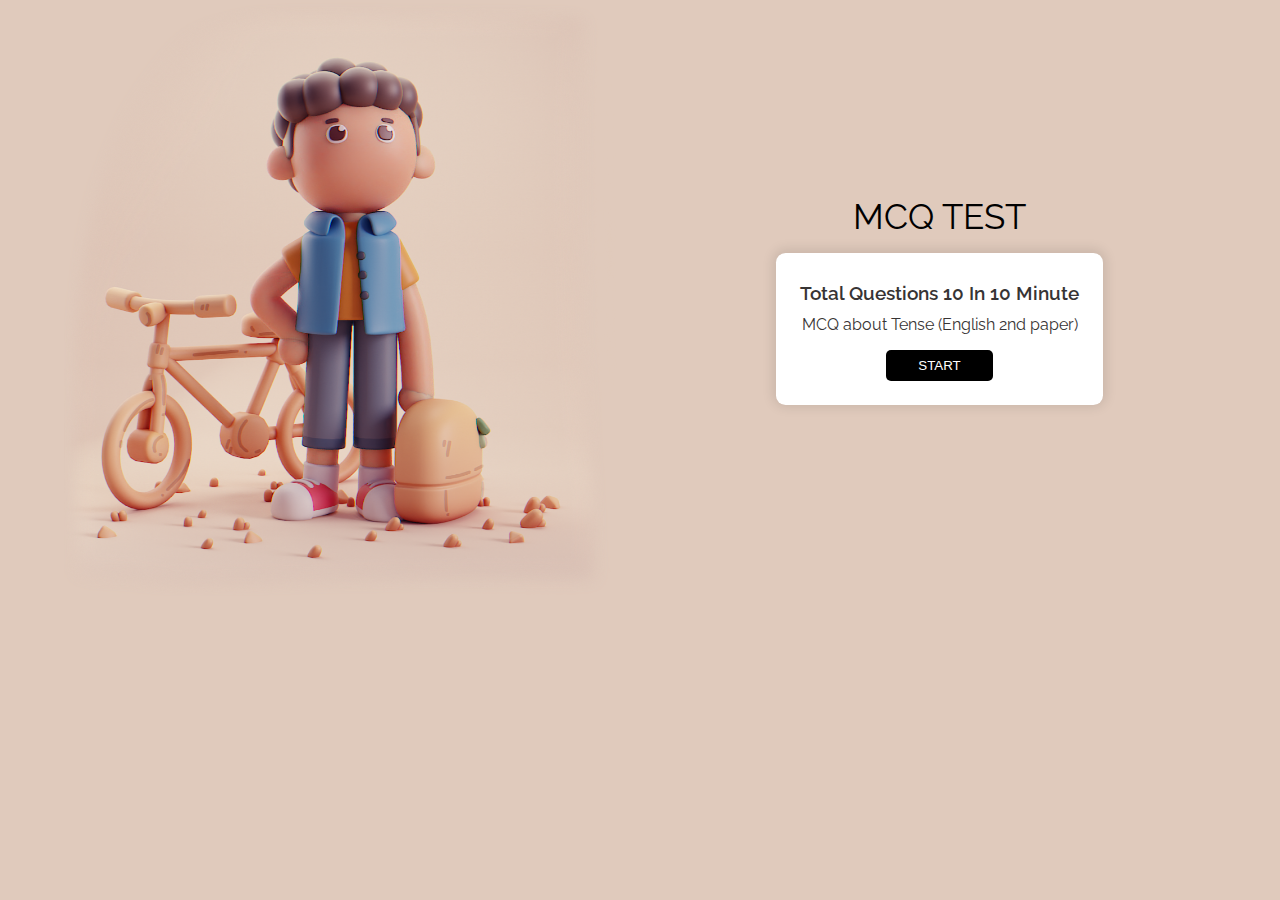
==== commit cc9fcad0: "project improve" ====
--- a/index.html
+++ b/index.html
@@ -11,7 +11,7 @@
   <link rel="preconnect" href="https://fonts.googleapis.com">
   <link rel="preconnect" href="https://fonts.gstatic.com" crossorigin>
   <link href="https://fonts.googleapis.com/css2?family=Raleway:ital,wght@0,300;0,400;0,500;0,600;0,700;0,800;1,300;1,400;1,500;1,600;1,700;1,800&display=swap" rel="stylesheet">
-  <title>HOME</title>
+  <title>QUIZ APP</title>
 </head>
 <body>
 
--- a/assets/css/styles.css
+++ b/assets/css/styles.css
@@ -109,8 +109,8 @@
 /* MCQ SECTION CSS START */
 .mcq {
 	background-color: #b0b8ff;
-	/* height: 100vh; */
 	padding: 2rem 0rem;
+	display: none;
 }
 
 .mcq-card {
@@ -141,9 +141,7 @@
 .result {
 	background-color: #ffdf64;
 	height: 100vh;
-	display: flex;
-	align-items: center;
-	margin: 0 auto;
+	display: none;
 }
 /* RESULT SECTION CSS END */
 
@@ -151,8 +149,19 @@
 .time-out {
 	background-color: #ff646d;
 	height: 100vh;
-	display: flex;
-	align-items: center;
-	margin: 0 auto;
+	display: none;
 }
 /* TIME OUT SECTION CSS END */
+
+.result,
+.time-out {
+	position: relative;
+}
+
+.result .container,
+.time-out .container {
+	position: absolute;
+	top: 50%;
+	left: 50%;
+	transform: translate(-50%, -50%);
+}
